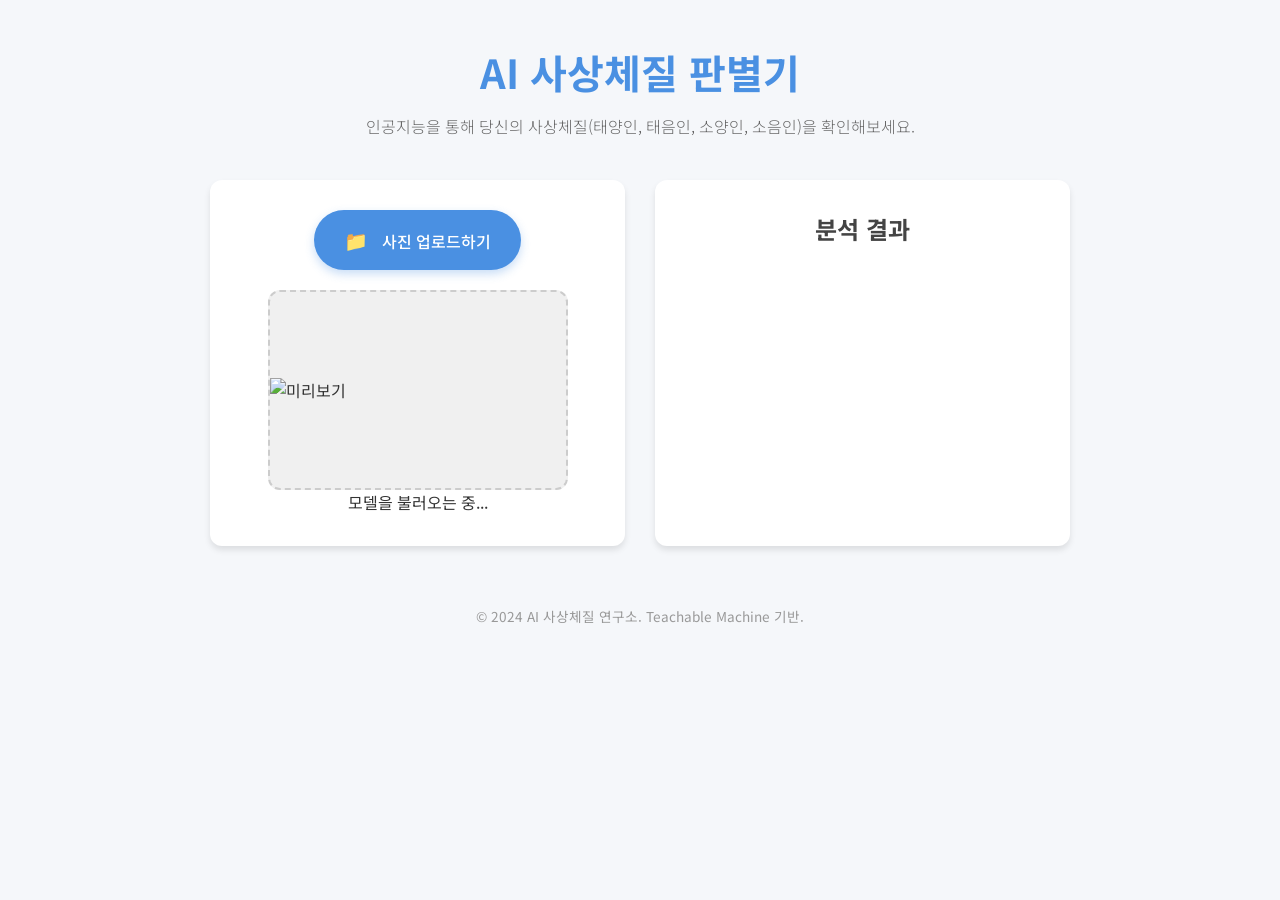
==== index.html @ 8b791d46 "feat: implement Sasang Constitution AI application with image upload" ====
<!DOCTYPE html>
<html lang="ko">
<head>
    <meta charset="UTF-8">
    <meta name="viewport" content="width=device-width, initial-scale=1.0">
    <title>AI 사상체질 판별기</title>
    <link rel="stylesheet" href="style.css">
    <link href="https://fonts.googleapis.com/css2?family=Noto+Sans+KR:wght@300;400;500;700&display=swap" rel="stylesheet">
</head>
<body>
    <div class="container">
        <header>
            <h1>AI 사상체질 판별기</h1>
            <p>인공지능을 통해 당신의 사상체질(태양인, 태음인, 소양인, 소음인)을 확인해보세요.</p>
        </header>

        <main>
            <div class="card camera-card">
                <div class="upload-container">
                    <label for="image-upload" class="upload-label">
                        <span class="upload-icon">📁</span>
                        사진 업로드하기
                    </label>
                    <input type="file" id="image-upload" accept="image/*" class="hidden">
                </div>
                <div id="image-preview-container">
                    <img id="image-preview" src="#" alt="미리보기" class="hidden">
                </div>
                <div id="loading" class="hidden">모델을 불러오는 중...</div>
            </div>

            <div class="card results-card">
                <h2>분석 결과</h2>
                <div id="label-container">
                    <!-- Results will be injected here -->
                </div>
                <div id="diagnosis" class="diagnosis-box hidden">
                    <h3>당신의 체질은 <span id="top-constitution">-</span> 입니다.</h3>
                    <p id="constitution-desc"></p>
                </div>
            </div>
        </main>

        <footer>
            <p>&copy; 2024 AI 사상체질 연구소. Teachable Machine 기반.</p>
        </footer>
    </div>

    <script src="https://cdn.jsdelivr.net/npm/@tensorflow/tfjs@latest/dist/tf.min.js"></script>
    <script src="https://cdn.jsdelivr.net/npm/@teachablemachine/image@latest/dist/teachablemachine-image.min.js"></script>
    <script src="main.js"></script>
</body>
</html>
---- style.css ----
:root {
    --primary-color: #4a90e2;
    --bg-color: #f5f7fa;
    --text-color: #333;
    --card-bg: #ffffff;
    --border-radius: 12px;
    --shadow: 0 4px 6px rgba(0, 0, 0, 0.1);
}

* {
    margin: 0;
    padding: 0;
    box-sizing: border-box;
}

body {
    font-family: 'Noto Sans KR', sans-serif;
    background-color: var(--bg-color);
    color: var(--text-color);
    line-height: 1.6;
}

.container {
    max-width: 900px;
    margin: 0 auto;
    padding: 40px 20px;
}

header {
    text-align: center;
    margin-bottom: 40px;
}

header h1 {
    font-size: 2.5rem;
    color: var(--primary-color);
    margin-bottom: 10px;
}

header p {
    color: #666;
    font-weight: 300;
}

main {
    display: grid;
    grid-template-columns: 1fr 1fr;
    gap: 30px;
}

.card {
    background-color: var(--card-bg);
    padding: 30px;
    border-radius: var(--border-radius);
    box-shadow: var(--shadow);
    display: flex;
    flex-direction: column;
    align-items: center;
}

.camera-card {
    justify-content: flex-start;
}

.upload-container {
    width: 100%;
    margin-bottom: 20px;
    text-align: center;
}

.upload-label {
    display: inline-block;
    padding: 15px 30px;
    background-color: var(--primary-color);
    color: white;
    border-radius: 30px;
    cursor: pointer;
    font-weight: 500;
    transition: all 0.3s ease;
    box-shadow: 0 4px 10px rgba(74, 144, 226, 0.3);
}

.upload-label:hover {
    background-color: #357abd;
    transform: translateY(-2px);
    box-shadow: 0 6px 15px rgba(74, 144, 226, 0.4);
}

.upload-icon {
    margin-right: 10px;
    font-size: 1.2rem;
}

#image-preview-container {
    width: 100%;
    max-width: 300px;
    min-height: 200px;
    background-color: #f0f0f0;
    border-radius: var(--border-radius);
    overflow: hidden;
    display: flex;
    align-items: center;
    justify-content: center;
    border: 2px dashed #ccc;
}

#image-preview {
    width: 100%;
    height: auto;
    display: block;
    object-fit: contain;
}

.results-card h2 {
    font-size: 1.5rem;
    margin-bottom: 20px;
    color: #444;
}

#label-container {
    width: 100%;
}

.prediction-item {
    margin-bottom: 15px;
}

.label-text {
    display: flex;
    justify-content: space-between;
    margin-bottom: 5px;
    font-size: 0.9rem;
    font-weight: 500;
}

.progress-bar {
    width: 100%;
    height: 10px;
    background-color: #e0e0e0;
    border-radius: 5px;
    overflow: hidden;
}

.progress-fill {
    height: 100%;
    background-color: var(--primary-color);
    width: 0%;
    transition: width 0.3s ease-out;
}

.diagnosis-box {
    margin-top: 30px;
    padding: 20px;
    background-color: #eef6ff;
    border-radius: var(--border-radius);
    border-left: 5px solid var(--primary-color);
    width: 100%;
}

.diagnosis-box h3 {
    font-size: 1.2rem;
    margin-bottom: 10px;
    color: var(--primary-color);
}

.hidden {
    display: none;
}

footer {
    text-align: center;
    margin-top: 60px;
    color: #999;
    font-size: 0.85rem;
}

@media (max-width: 768px) {
    main {
        grid-template-columns: 1fr;
    }
}
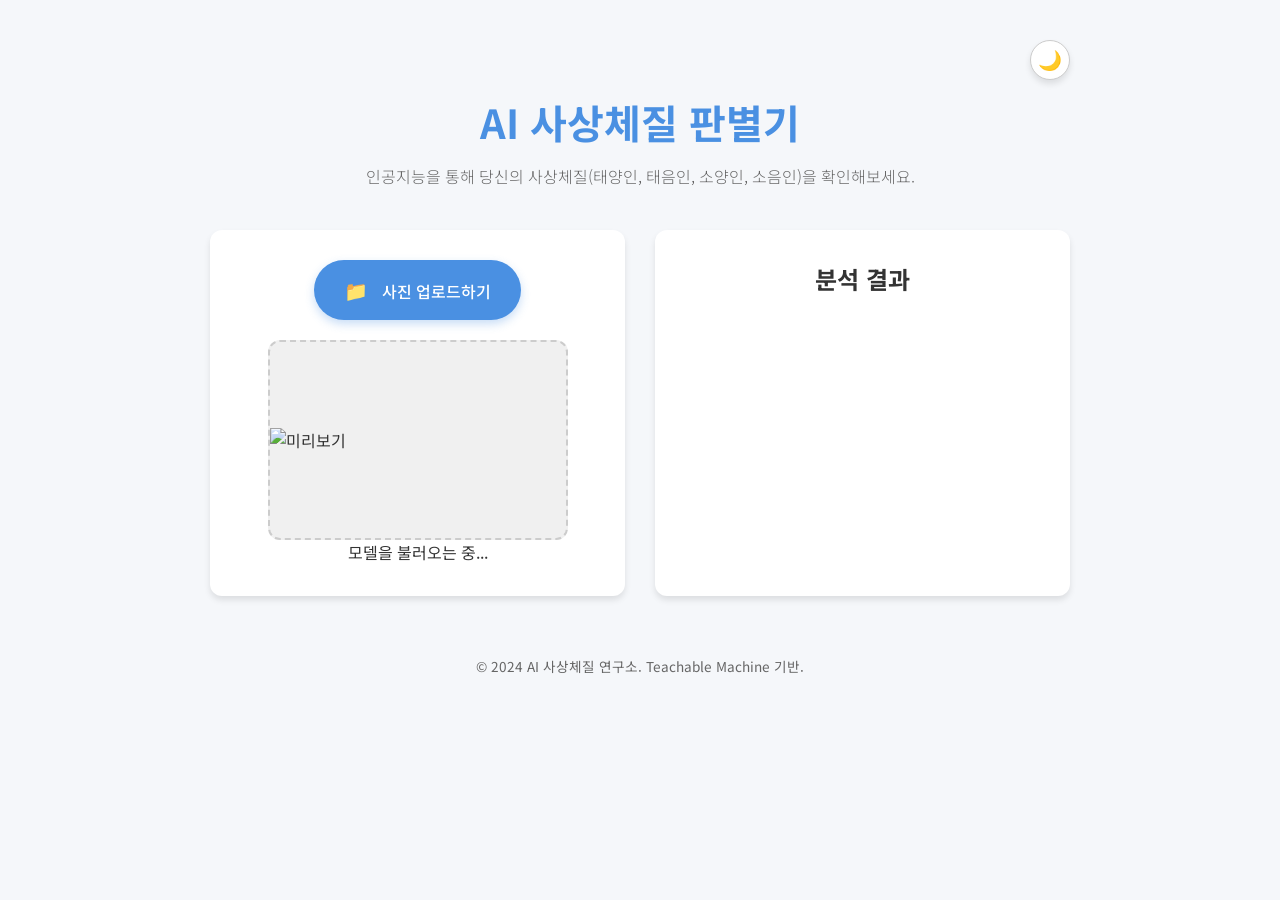
==== commit 20ec3872: "feat: add dark/light mode toggle" ====
--- a/index.html
+++ b/index.html
@@ -9,6 +9,9 @@
 </head>
 <body>
     <div class="container">
+        <div class="theme-toggle-container">
+            <button id="theme-toggle" class="theme-toggle" aria-label="Toggle Dark Mode">🌙</button>
+        </div>
         <header>
             <h1>AI 사상체질 판별기</h1>
             <p>인공지능을 통해 당신의 사상체질(태양인, 태음인, 소양인, 소음인)을 확인해보세요.</p>
--- a/style.css
+++ b/style.css
@@ -2,15 +2,35 @@
     --primary-color: #4a90e2;
     --bg-color: #f5f7fa;
     --text-color: #333;
+    --header-text-color: #4a90e2;
+    --sub-text-color: #666;
     --card-bg: #ffffff;
+    --card-shadow: 0 4px 6px rgba(0, 0, 0, 0.1);
     --border-radius: 12px;
-    --shadow: 0 4px 6px rgba(0, 0, 0, 0.1);
+    --upload-bg: #f0f0f0;
+    --border-color: #ccc;
+    --diagnosis-bg: #eef6ff;
+    --progress-bg: #e0e0e0;
+}
+
+body.dark-mode {
+    --bg-color: #121212;
+    --text-color: #e0e0e0;
+    --header-text-color: #6fb1fc;
+    --sub-text-color: #aaa;
+    --card-bg: #1e1e1e;
+    --card-shadow: 0 4px 20px rgba(0, 0, 0, 0.5);
+    --upload-bg: #2a2a2a;
+    --border-color: #444;
+    --diagnosis-bg: #162a44;
+    --progress-bg: #333;
 }
 
 * {
     margin: 0;
     padding: 0;
     box-sizing: border-box;
+    transition: background-color 0.3s, color 0.3s, border-color 0.3s, box-shadow 0.3s;
 }
 
 body {
@@ -26,6 +46,31 @@
     padding: 40px 20px;
 }
 
+.theme-toggle-container {
+    display: flex;
+    justify-content: flex-end;
+    margin-bottom: 10px;
+}
+
+.theme-toggle {
+    background: var(--card-bg);
+    border: 1px solid var(--border-color);
+    border-radius: 50%;
+    width: 40px;
+    height: 40px;
+    font-size: 1.2rem;
+    cursor: pointer;
+    display: flex;
+    align-items: center;
+    justify-content: center;
+    box-shadow: var(--card-shadow);
+    color: var(--text-color);
+}
+
+.theme-toggle:hover {
+    transform: scale(1.1);
+}
+
 header {
     text-align: center;
     margin-bottom: 40px;
@@ -33,12 +78,12 @@
 
 header h1 {
     font-size: 2.5rem;
-    color: var(--primary-color);
+    color: var(--header-text-color);
     margin-bottom: 10px;
 }
 
 header p {
-    color: #666;
+    color: var(--sub-text-color);
     font-weight: 300;
 }
 
@@ -52,7 +97,7 @@
     background-color: var(--card-bg);
     padding: 30px;
     border-radius: var(--border-radius);
-    box-shadow: var(--shadow);
+    box-shadow: var(--card-shadow);
     display: flex;
     flex-direction: column;
     align-items: center;
@@ -95,13 +140,13 @@
     width: 100%;
     max-width: 300px;
     min-height: 200px;
-    background-color: #f0f0f0;
+    background-color: var(--upload-bg);
     border-radius: var(--border-radius);
     overflow: hidden;
     display: flex;
     align-items: center;
     justify-content: center;
-    border: 2px dashed #ccc;
+    border: 2px dashed var(--border-color);
 }
 
 #image-preview {
@@ -114,7 +159,7 @@
 .results-card h2 {
     font-size: 1.5rem;
     margin-bottom: 20px;
-    color: #444;
+    color: var(--text-color);
 }
 
 #label-container {
@@ -136,7 +181,7 @@
 .progress-bar {
     width: 100%;
     height: 10px;
-    background-color: #e0e0e0;
+    background-color: var(--progress-bg);
     border-radius: 5px;
     overflow: hidden;
 }
@@ -151,7 +196,7 @@
 .diagnosis-box {
     margin-top: 30px;
     padding: 20px;
-    background-color: #eef6ff;
+    background-color: var(--diagnosis-bg);
     border-radius: var(--border-radius);
     border-left: 5px solid var(--primary-color);
     width: 100%;
@@ -160,7 +205,7 @@
 .diagnosis-box h3 {
     font-size: 1.2rem;
     margin-bottom: 10px;
-    color: var(--primary-color);
+    color: var(--header-text-color);
 }
 
 .hidden {
@@ -170,7 +215,7 @@
 footer {
     text-align: center;
     margin-top: 60px;
-    color: #999;
+    color: var(--sub-text-color);
     font-size: 0.85rem;
 }
 
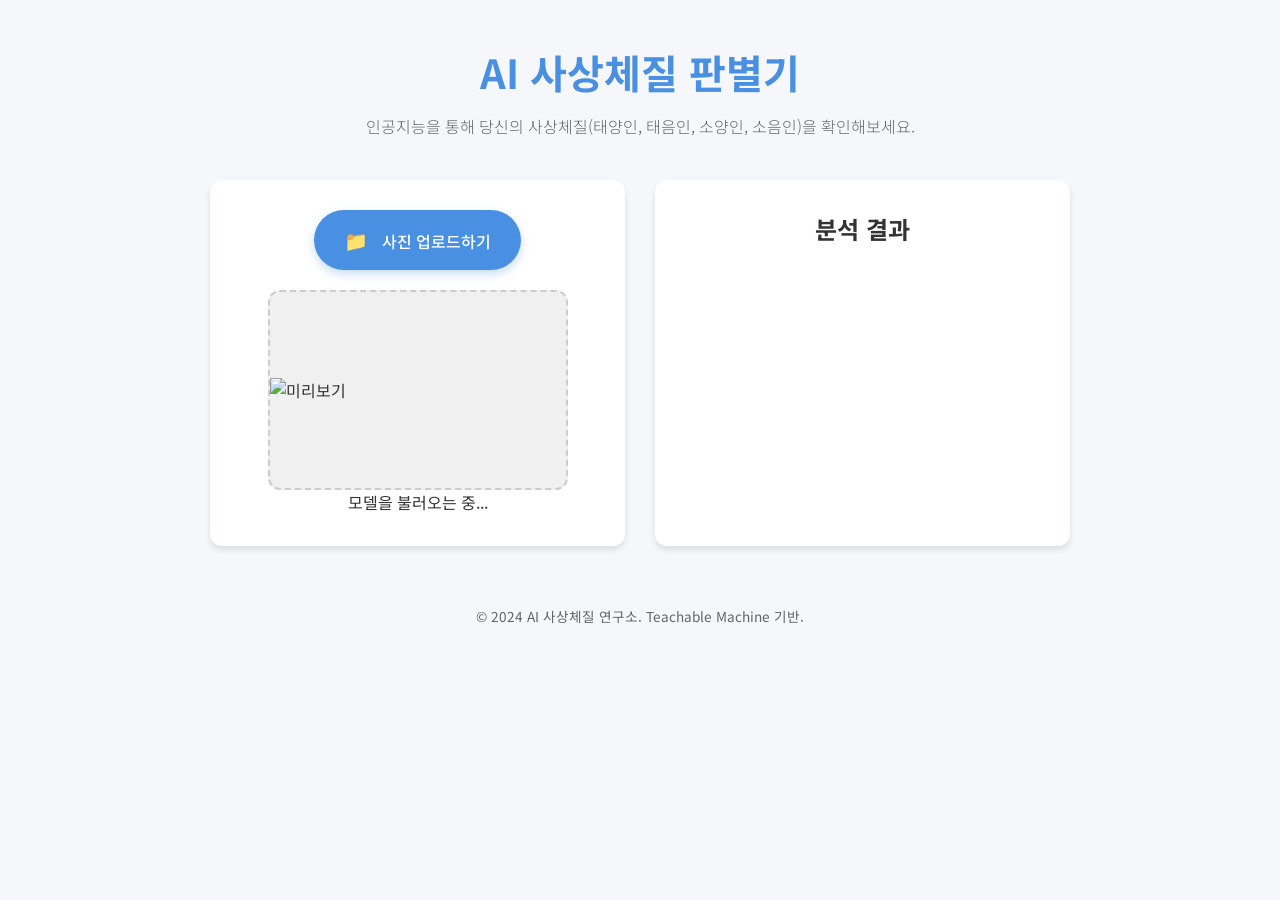
==== commit 83231f13: "refactor: remove dark mode toggle and styles" ====
--- a/index.html
+++ b/index.html
@@ -9,9 +9,6 @@
 </head>
 <body>
     <div class="container">
-        <div class="theme-toggle-container">
-            <button id="theme-toggle" class="theme-toggle" aria-label="Toggle Dark Mode">🌙</button>
-        </div>
         <header>
             <h1>AI 사상체질 판별기</h1>
             <p>인공지능을 통해 당신의 사상체질(태양인, 태음인, 소양인, 소음인)을 확인해보세요.</p>
--- a/style.css
+++ b/style.css
@@ -13,24 +13,10 @@
     --progress-bg: #e0e0e0;
 }
 
-body.dark-mode {
-    --bg-color: #121212;
-    --text-color: #e0e0e0;
-    --header-text-color: #6fb1fc;
-    --sub-text-color: #aaa;
-    --card-bg: #1e1e1e;
-    --card-shadow: 0 4px 20px rgba(0, 0, 0, 0.5);
-    --upload-bg: #2a2a2a;
-    --border-color: #444;
-    --diagnosis-bg: #162a44;
-    --progress-bg: #333;
-}
-
 * {
     margin: 0;
     padding: 0;
     box-sizing: border-box;
-    transition: background-color 0.3s, color 0.3s, border-color 0.3s, box-shadow 0.3s;
 }
 
 body {
@@ -44,31 +30,6 @@
     max-width: 900px;
     margin: 0 auto;
     padding: 40px 20px;
-}
-
-.theme-toggle-container {
-    display: flex;
-    justify-content: flex-end;
-    margin-bottom: 10px;
-}
-
-.theme-toggle {
-    background: var(--card-bg);
-    border: 1px solid var(--border-color);
-    border-radius: 50%;
-    width: 40px;
-    height: 40px;
-    font-size: 1.2rem;
-    cursor: pointer;
-    display: flex;
-    align-items: center;
-    justify-content: center;
-    box-shadow: var(--card-shadow);
-    color: var(--text-color);
-}
-
-.theme-toggle:hover {
-    transform: scale(1.1);
 }
 
 header {
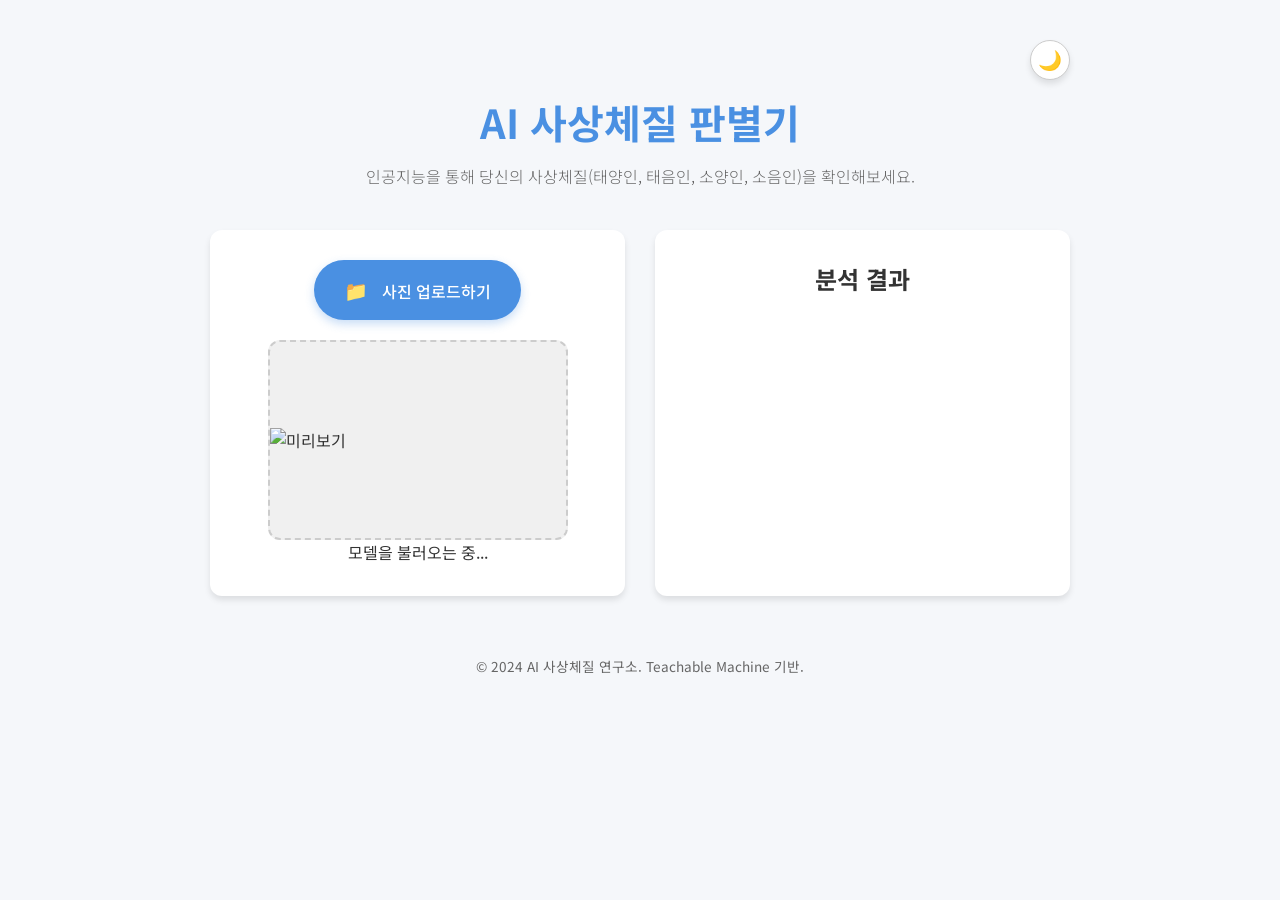
==== commit 807c7d92: "feat: restore dark mode toggle and styles" ====
--- a/index.html
+++ b/index.html
@@ -9,6 +9,9 @@
 </head>
 <body>
     <div class="container">
+        <div class="theme-toggle-container">
+            <button id="theme-toggle" class="theme-toggle" aria-label="Toggle Dark Mode">🌙</button>
+        </div>
         <header>
             <h1>AI 사상체질 판별기</h1>
             <p>인공지능을 통해 당신의 사상체질(태양인, 태음인, 소양인, 소음인)을 확인해보세요.</p>
--- a/style.css
+++ b/style.css
@@ -13,10 +13,24 @@
     --progress-bg: #e0e0e0;
 }
 
+body.dark-mode {
+    --bg-color: #121212;
+    --text-color: #e0e0e0;
+    --header-text-color: #6fb1fc;
+    --sub-text-color: #aaa;
+    --card-bg: #1e1e1e;
+    --card-shadow: 0 4px 20px rgba(0, 0, 0, 0.5);
+    --upload-bg: #2a2a2a;
+    --border-color: #444;
+    --diagnosis-bg: #162a44;
+    --progress-bg: #333;
+}
+
 * {
     margin: 0;
     padding: 0;
     box-sizing: border-box;
+    transition: background-color 0.3s, color 0.3s, border-color 0.3s, box-shadow 0.3s;
 }
 
 body {
@@ -30,6 +44,31 @@
     max-width: 900px;
     margin: 0 auto;
     padding: 40px 20px;
+}
+
+.theme-toggle-container {
+    display: flex;
+    justify-content: flex-end;
+    margin-bottom: 10px;
+}
+
+.theme-toggle {
+    background: var(--card-bg);
+    border: 1px solid var(--border-color);
+    border-radius: 50%;
+    width: 40px;
+    height: 40px;
+    font-size: 1.2rem;
+    cursor: pointer;
+    display: flex;
+    align-items: center;
+    justify-content: center;
+    box-shadow: var(--card-shadow);
+    color: var(--text-color);
+}
+
+.theme-toggle:hover {
+    transform: scale(1.1);
 }
 
 header {
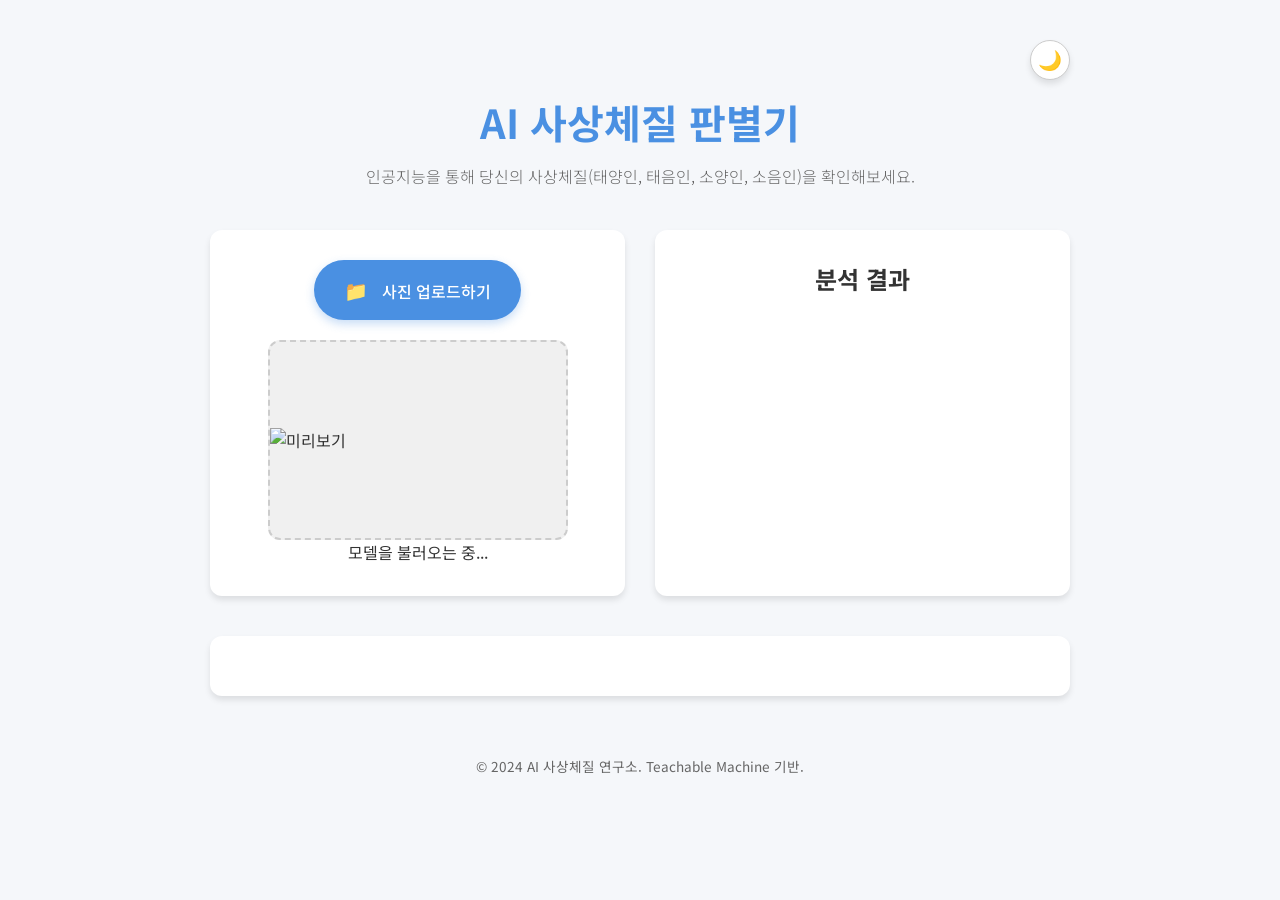
==== commit 5d8357b2: "feat: add Disqus comments section" ====
--- a/index.html
+++ b/index.html
@@ -44,6 +44,28 @@
             </div>
         </main>
 
+        <section class="comments-section card">
+            <div id="disqus_thread"></div>
+            <script>
+                /**
+                *  RECOMMENDED CONFIGURATION VARIABLES: EDIT AND UNCOMMENT THE SECTION BELOW TO INSERT DYNAMIC VALUES FROM YOUR PLATFORM OR CMS.
+                *  LEARN WHY DEFINING THESE VARIABLES IS IMPORTANT: https://disqus.com/admin/universalcode/#configuration-variables    */
+                /*
+                var disqus_config = function () {
+                this.page.url = PAGE_URL;  // Replace PAGE_URL with your page's canonical URL variable
+                this.page.identifier = PAGE_IDENTIFIER; // Replace PAGE_IDENTIFIER with your page's unique identifier variable
+                };
+                */
+                (function() { // DON'T EDIT BELOW THIS LINE
+                var d = document, s = d.createElement('script');
+                s.src = 'https://productbuilder1234-5.disqus.com/embed.js';
+                s.setAttribute('data-timestamp', +new Date());
+                (d.head || d.body).appendChild(s);
+                })();
+            </script>
+            <noscript>Please enable JavaScript to view the <a href="https://disqus.com/?ref_noscript">comments powered by Disqus.</a></noscript>
+        </section>
+
         <footer>
             <p>&copy; 2024 AI 사상체질 연구소. Teachable Machine 기반.</p>
         </footer>
--- a/style.css
+++ b/style.css
@@ -212,6 +212,12 @@
     display: none;
 }
 
+.comments-section {
+    width: 100%;
+    margin-top: 40px;
+    padding: 30px;
+}
+
 footer {
     text-align: center;
     margin-top: 60px;
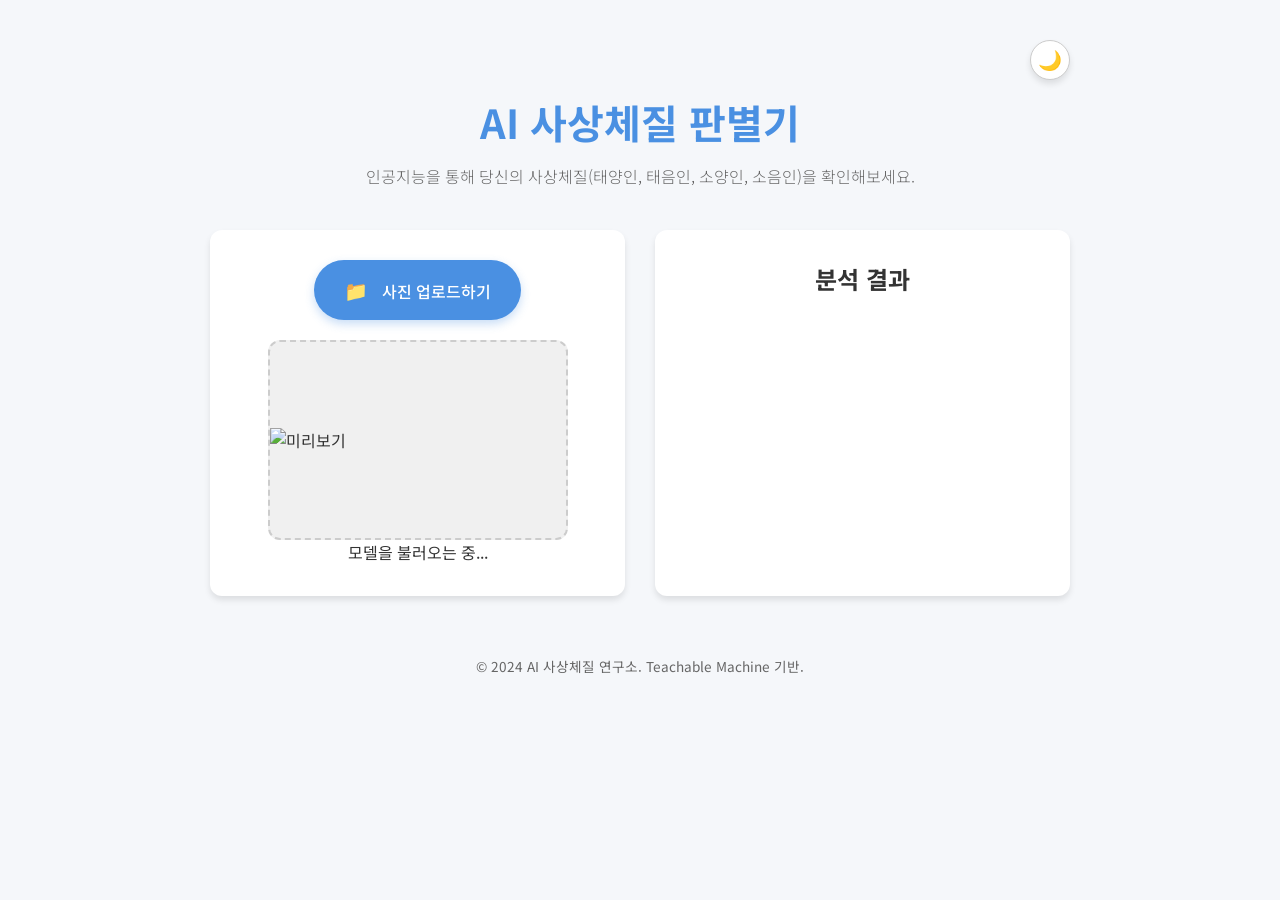
==== commit 944b74e5: "fix: re-implement Disqus comments exactly as provided" ====
--- a/index.html
+++ b/index.html
@@ -44,27 +44,25 @@
             </div>
         </main>
 
-        <section class="comments-section card">
-            <div id="disqus_thread"></div>
-            <script>
-                /**
-                *  RECOMMENDED CONFIGURATION VARIABLES: EDIT AND UNCOMMENT THE SECTION BELOW TO INSERT DYNAMIC VALUES FROM YOUR PLATFORM OR CMS.
-                *  LEARN WHY DEFINING THESE VARIABLES IS IMPORTANT: https://disqus.com/admin/universalcode/#configuration-variables    */
-                /*
-                var disqus_config = function () {
-                this.page.url = PAGE_URL;  // Replace PAGE_URL with your page's canonical URL variable
-                this.page.identifier = PAGE_IDENTIFIER; // Replace PAGE_IDENTIFIER with your page's unique identifier variable
-                };
-                */
-                (function() { // DON'T EDIT BELOW THIS LINE
-                var d = document, s = d.createElement('script');
-                s.src = 'https://productbuilder1234-5.disqus.com/embed.js';
-                s.setAttribute('data-timestamp', +new Date());
-                (d.head || d.body).appendChild(s);
-                })();
-            </script>
-            <noscript>Please enable JavaScript to view the <a href="https://disqus.com/?ref_noscript">comments powered by Disqus.</a></noscript>
-        </section>
+        <div id="disqus_thread"></div>
+        <script>
+            /**
+            *  RECOMMENDED CONFIGURATION VARIABLES: EDIT AND UNCOMMENT THE SECTION BELOW TO INSERT DYNAMIC VALUES FROM YOUR PLATFORM OR CMS.
+            *  LEARN WHY DEFINING THESE VARIABLES IS IMPORTANT: https://disqus.com/admin/universalcode/#configuration-variables    */
+            /*
+            var disqus_config = function () {
+            this.page.url = PAGE_URL;  // Replace PAGE_URL with your page's canonical URL variable
+            this.page.identifier = PAGE_IDENTIFIER; // Replace PAGE_IDENTIFIER with your page's unique identifier variable
+            };
+            */
+            (function() { // DON'T EDIT BELOW THIS LINE
+            var d = document, s = d.createElement('script');
+            s.src = 'https://productbuilder1234-5.disqus.com/embed.js';
+            s.setAttribute('data-timestamp', +new Date());
+            (d.head || d.body).appendChild(s);
+            })();
+        </script>
+        <noscript>Please enable JavaScript to view the <a href="https://disqus.com/?ref_noscript">comments powered by Disqus.</a></noscript>
 
         <footer>
             <p>&copy; 2024 AI 사상체질 연구소. Teachable Machine 기반.</p>
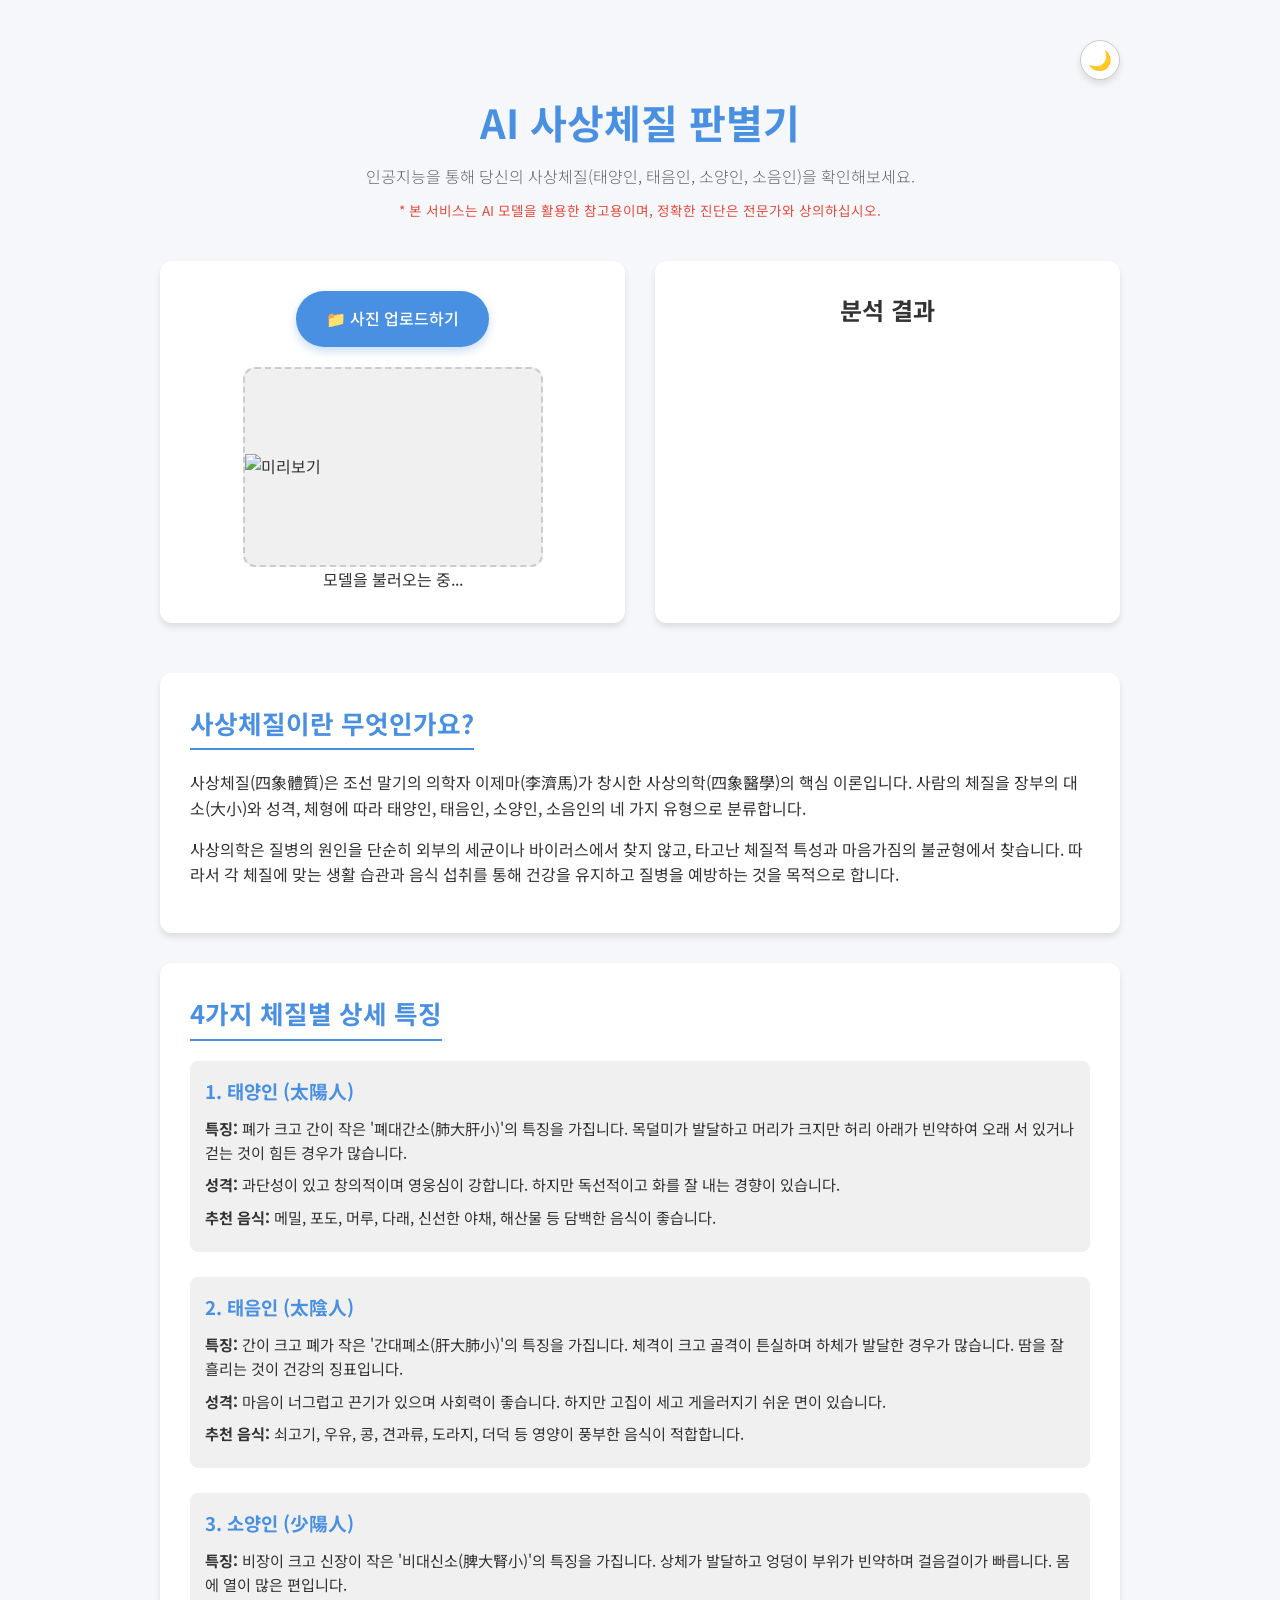
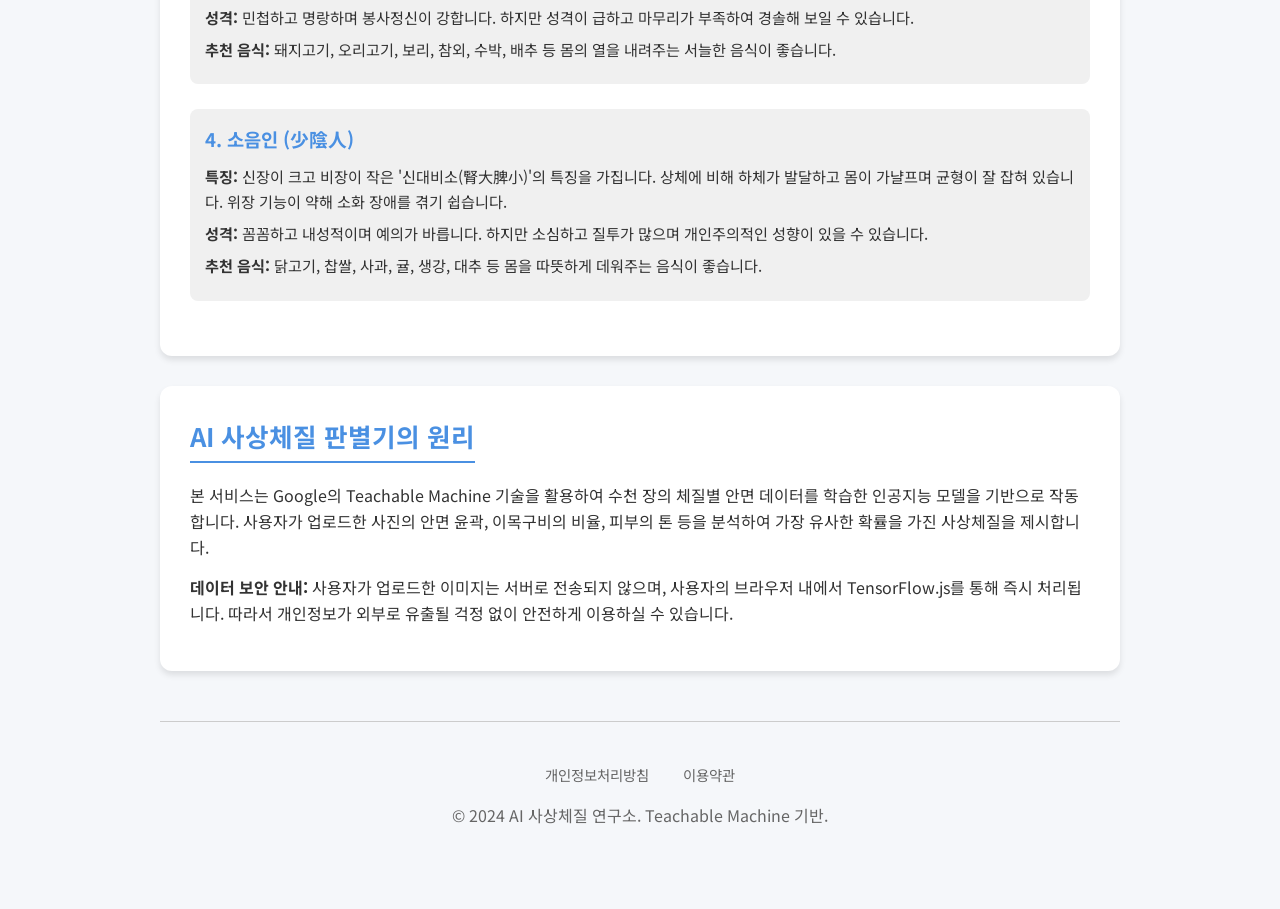
==== commit e6e71dc6: "refactor: optimize for AdSense approval with high-quality content and policy pages" ====
--- a/index.html
+++ b/index.html
@@ -3,7 +3,18 @@
 <head>
     <meta charset="UTF-8">
     <meta name="viewport" content="width=device-width, initial-scale=1.0">
-    <title>AI 사상체질 판별기</title>
+    <title>AI 사상체질 판별기 - 나에게 맞는 체질 찾기</title>
+    <meta name="description" content="인공지능(AI)을 활용하여 태양인, 태음인, 소양인, 소음인 등 당신의 사상체질을 분석해 드립니다. 체질별 특징, 성격, 음식 가이드까지 확인해 보세요.">
+    <meta name="keywords" content="사상체질, AI 사상체질, 태양인, 태음인, 소양인, 소음인, 체질 분석, 인공지능 건강">
+    <meta name="google-adsense-account" content="ca-pub-8179129753758760">
+    
+    <!-- Open Graph -->
+    <meta property="og:title" content="AI 사상체질 판별기">
+    <meta property="og:description" content="사진 한 장으로 확인하는 나의 사상체질. AI가 분석하는 맞춤형 체질 가이드.">
+    <meta property="og:type" content="website">
+    
+    <script async src="https://pagead2.googlesyndication.com/pagead/js/adsbygoogle.js?client=ca-pub-8179129753758760"
+     crossorigin="anonymous"></script>
     <link rel="stylesheet" href="style.css">
     <link href="https://fonts.googleapis.com/css2?family=Noto+Sans+KR:wght@300;400;500;700&display=swap" rel="stylesheet">
 </head>
@@ -15,6 +26,9 @@
         <header>
             <h1>AI 사상체질 판별기</h1>
             <p>인공지능을 통해 당신의 사상체질(태양인, 태음인, 소양인, 소음인)을 확인해보세요.</p>
+            <div class="disclaimer-header">
+                * 본 서비스는 AI 모델을 활용한 참고용이며, 정확한 진단은 전문가와 상의하십시오.
+            </div>
         </header>
 
         <main>
@@ -44,18 +58,56 @@
             </div>
         </main>
 
+        <!-- Information Sections for AdSense Approval -->
+        <article class="info-article">
+            <section class="info-section card">
+                <h2>사상체질이란 무엇인가요?</h2>
+                <p>사상체질(四象體質)은 조선 말기의 의학자 이제마(李濟馬)가 창시한 사상의학(四象醫學)의 핵심 이론입니다. 사람의 체질을 장부의 대소(大小)와 성격, 체형에 따라 태양인, 태음인, 소양인, 소음인의 네 가지 유형으로 분류합니다.</p>
+                <p>사상의학은 질병의 원인을 단순히 외부의 세균이나 바이러스에서 찾지 않고, 타고난 체질적 특성과 마음가짐의 불균형에서 찾습니다. 따라서 각 체질에 맞는 생활 습관과 음식 섭취를 통해 건강을 유지하고 질병을 예방하는 것을 목적으로 합니다.</p>
+            </section>
+
+            <section class="info-section card">
+                <h2>4가지 체질별 상세 특징</h2>
+                
+                <div class="constitution-detail">
+                    <h3>1. 태양인 (太陽人)</h3>
+                    <p><strong>특징:</strong> 폐가 크고 간이 작은 '폐대간소(肺大肝小)'의 특징을 가집니다. 목덜미가 발달하고 머리가 크지만 허리 아래가 빈약하여 오래 서 있거나 걷는 것이 힘든 경우가 많습니다.</p>
+                    <p><strong>성격:</strong> 과단성이 있고 창의적이며 영웅심이 강합니다. 하지만 독선적이고 화를 잘 내는 경향이 있습니다.</p>
+                    <p><strong>추천 음식:</strong> 메밀, 포도, 머루, 다래, 신선한 야채, 해산물 등 담백한 음식이 좋습니다.</p>
+                </div>
+
+                <div class="constitution-detail">
+                    <h3>2. 태음인 (太陰人)</h3>
+                    <p><strong>특징:</strong> 간이 크고 폐가 작은 '간대폐소(肝大肺小)'의 특징을 가집니다. 체격이 크고 골격이 튼실하며 하체가 발달한 경우가 많습니다. 땀을 잘 흘리는 것이 건강의 징표입니다.</p>
+                    <p><strong>성격:</strong> 마음이 너그럽고 끈기가 있으며 사회력이 좋습니다. 하지만 고집이 세고 게을러지기 쉬운 면이 있습니다.</p>
+                    <p><strong>추천 음식:</strong> 쇠고기, 우유, 콩, 견과류, 도라지, 더덕 등 영양이 풍부한 음식이 적합합니다.</p>
+                </div>
+
+                <div class="constitution-detail">
+                    <h3>3. 소양인 (少陽人)</h3>
+                    <p><strong>특징:</strong> 비장이 크고 신장이 작은 '비대신소(脾大腎小)'의 특징을 가집니다. 상체가 발달하고 엉덩이 부위가 빈약하며 걸음걸이가 빠릅니다. 몸에 열이 많은 편입니다.</p>
+                    <p><strong>성격:</strong> 민첩하고 명랑하며 봉사정신이 강합니다. 하지만 성격이 급하고 마무리가 부족하여 경솔해 보일 수 있습니다.</p>
+                    <p><strong>추천 음식:</strong> 돼지고기, 오리고기, 보리, 참외, 수박, 배추 등 몸의 열을 내려주는 서늘한 음식이 좋습니다.</p>
+                </div>
+
+                <div class="constitution-detail">
+                    <h3>4. 소음인 (少陰人)</h3>
+                    <p><strong>특징:</strong> 신장이 크고 비장이 작은 '신대비소(腎大脾小)'의 특징을 가집니다. 상체에 비해 하체가 발달하고 몸이 가냘프며 균형이 잘 잡혀 있습니다. 위장 기능이 약해 소화 장애를 겪기 쉽습니다.</p>
+                    <p><strong>성격:</strong> 꼼꼼하고 내성적이며 예의가 바릅니다. 하지만 소심하고 질투가 많으며 개인주의적인 성향이 있을 수 있습니다.</p>
+                    <p><strong>추천 음식:</strong> 닭고기, 찹쌀, 사과, 귤, 생강, 대추 등 몸을 따뜻하게 데워주는 음식이 좋습니다.</p>
+                </div>
+            </section>
+
+            <section class="info-section card">
+                <h2>AI 사상체질 판별기의 원리</h2>
+                <p>본 서비스는 Google의 Teachable Machine 기술을 활용하여 수천 장의 체질별 안면 데이터를 학습한 인공지능 모델을 기반으로 작동합니다. 사용자가 업로드한 사진의 안면 윤곽, 이목구비의 비율, 피부의 톤 등을 분석하여 가장 유사한 확률을 가진 사상체질을 제시합니다.</p>
+                <p><strong>데이터 보안 안내:</strong> 사용자가 업로드한 이미지는 서버로 전송되지 않으며, 사용자의 브라우저 내에서 TensorFlow.js를 통해 즉시 처리됩니다. 따라서 개인정보가 외부로 유출될 걱정 없이 안전하게 이용하실 수 있습니다.</p>
+            </section>
+        </article>
+
         <div id="disqus_thread"></div>
         <script>
-            /**
-            *  RECOMMENDED CONFIGURATION VARIABLES: EDIT AND UNCOMMENT THE SECTION BELOW TO INSERT DYNAMIC VALUES FROM YOUR PLATFORM OR CMS.
-            *  LEARN WHY DEFINING THESE VARIABLES IS IMPORTANT: https://disqus.com/admin/universalcode/#configuration-variables    */
-            /*
-            var disqus_config = function () {
-            this.page.url = PAGE_URL;  // Replace PAGE_URL with your page's canonical URL variable
-            this.page.identifier = PAGE_IDENTIFIER; // Replace PAGE_IDENTIFIER with your page's unique identifier variable
-            };
-            */
-            (function() { // DON'T EDIT BELOW THIS LINE
+            (function() {
             var d = document, s = d.createElement('script');
             s.src = 'https://productbuilder1234-5.disqus.com/embed.js';
             s.setAttribute('data-timestamp', +new Date());
@@ -65,6 +117,10 @@
         <noscript>Please enable JavaScript to view the <a href="https://disqus.com/?ref_noscript">comments powered by Disqus.</a></noscript>
 
         <footer>
+            <div class="footer-links">
+                <a href="privacy.html">개인정보처리방침</a>
+                <a href="terms.html">이용약관</a>
+            </div>
             <p>&copy; 2024 AI 사상체질 연구소. Teachable Machine 기반.</p>
         </footer>
     </div>
--- a/style.css
+++ b/style.css
@@ -41,7 +41,7 @@
 }
 
 .container {
-    max-width: 900px;
+    max-width: 1000px;
     margin: 0 auto;
     padding: 40px 20px;
 }
@@ -67,10 +67,6 @@
     color: var(--text-color);
 }
 
-.theme-toggle:hover {
-    transform: scale(1.1);
-}
-
 header {
     text-align: center;
     margin-bottom: 40px;
@@ -85,12 +81,19 @@
 header p {
     color: var(--sub-text-color);
     font-weight: 300;
+}
+
+.disclaimer-header {
+    font-size: 0.85rem;
+    color: #e74c3c;
+    margin-top: 10px;
 }
 
 main {
     display: grid;
     grid-template-columns: 1fr 1fr;
     gap: 30px;
+    margin-bottom: 50px;
 }
 
 .card {
@@ -98,13 +101,13 @@
     padding: 30px;
     border-radius: var(--border-radius);
     box-shadow: var(--card-shadow);
+    width: 100%;
+}
+
+.camera-card {
     display: flex;
     flex-direction: column;
     align-items: center;
-}
-
-.camera-card {
-    justify-content: flex-start;
 }
 
 .upload-container {
@@ -125,17 +128,6 @@
     box-shadow: 0 4px 10px rgba(74, 144, 226, 0.3);
 }
 
-.upload-label:hover {
-    background-color: #357abd;
-    transform: translateY(-2px);
-    box-shadow: 0 6px 15px rgba(74, 144, 226, 0.4);
-}
-
-.upload-icon {
-    margin-right: 10px;
-    font-size: 1.2rem;
-}
-
 #image-preview-container {
     width: 100%;
     max-width: 300px;
@@ -160,10 +152,7 @@
     font-size: 1.5rem;
     margin-bottom: 20px;
     color: var(--text-color);
-}
-
-#label-container {
-    width: 100%;
+    text-align: center;
 }
 
 .prediction-item {
@@ -190,7 +179,6 @@
     height: 100%;
     background-color: var(--primary-color);
     width: 0%;
-    transition: width 0.3s ease-out;
 }
 
 .diagnosis-box {
@@ -199,30 +187,98 @@
     background-color: var(--diagnosis-bg);
     border-radius: var(--border-radius);
     border-left: 5px solid var(--primary-color);
-    width: 100%;
-}
-
-.diagnosis-box h3 {
-    font-size: 1.2rem;
-    margin-bottom: 10px;
+}
+
+/* Info Sections */
+.info-article {
+    display: flex;
+    flex-direction: column;
+    gap: 30px;
+    margin-bottom: 50px;
+}
+
+.info-section h2 {
     color: var(--header-text-color);
+    margin-bottom: 20px;
+    font-size: 1.6rem;
+    border-bottom: 2px solid var(--primary-color);
+    display: inline-block;
+    padding-bottom: 5px;
+}
+
+.info-section p {
+    margin-bottom: 15px;
+    color: var(--text-color);
+}
+
+.constitution-detail {
+    margin-bottom: 25px;
+    padding: 15px;
+    background-color: var(--upload-bg);
+    border-radius: 8px;
+}
+
+.constitution-detail h3 {
+    color: var(--primary-color);
+    margin-bottom: 10px;
+}
+
+.constitution-detail p {
+    margin-bottom: 8px;
+    font-size: 0.95rem;
+}
+
+#disqus_thread {
+    margin-bottom: 50px;
+}
+
+footer {
+    text-align: center;
+    padding: 40px 0;
+    border-top: 1px solid var(--border-color);
+    color: var(--sub-text-color);
+}
+
+.footer-links {
+    margin-bottom: 15px;
+}
+
+.footer-links a {
+    color: var(--sub-text-color);
+    text-decoration: none;
+    margin: 0 15px;
+    font-size: 0.9rem;
+}
+
+.footer-links a:hover {
+    color: var(--primary-color);
+    text-decoration: underline;
 }
 
 .hidden {
     display: none;
 }
 
-.comments-section {
-    width: 100%;
-    margin-top: 40px;
-    padding: 30px;
-}
-
-footer {
-    text-align: center;
-    margin-top: 60px;
-    color: var(--sub-text-color);
-    font-size: 0.85rem;
+/* Policy Pages Layout */
+.policy-container {
+    max-width: 800px;
+    margin: 0 auto;
+    padding: 60px 20px;
+}
+
+.policy-content h1 {
+    margin-bottom: 30px;
+    color: var(--header-text-color);
+}
+
+.policy-content h2 {
+    margin-top: 30px;
+    margin-bottom: 15px;
+    color: var(--primary-color);
+}
+
+.policy-content p, .policy-content li {
+    margin-bottom: 10px;
 }
 
 @media (max-width: 768px) {
